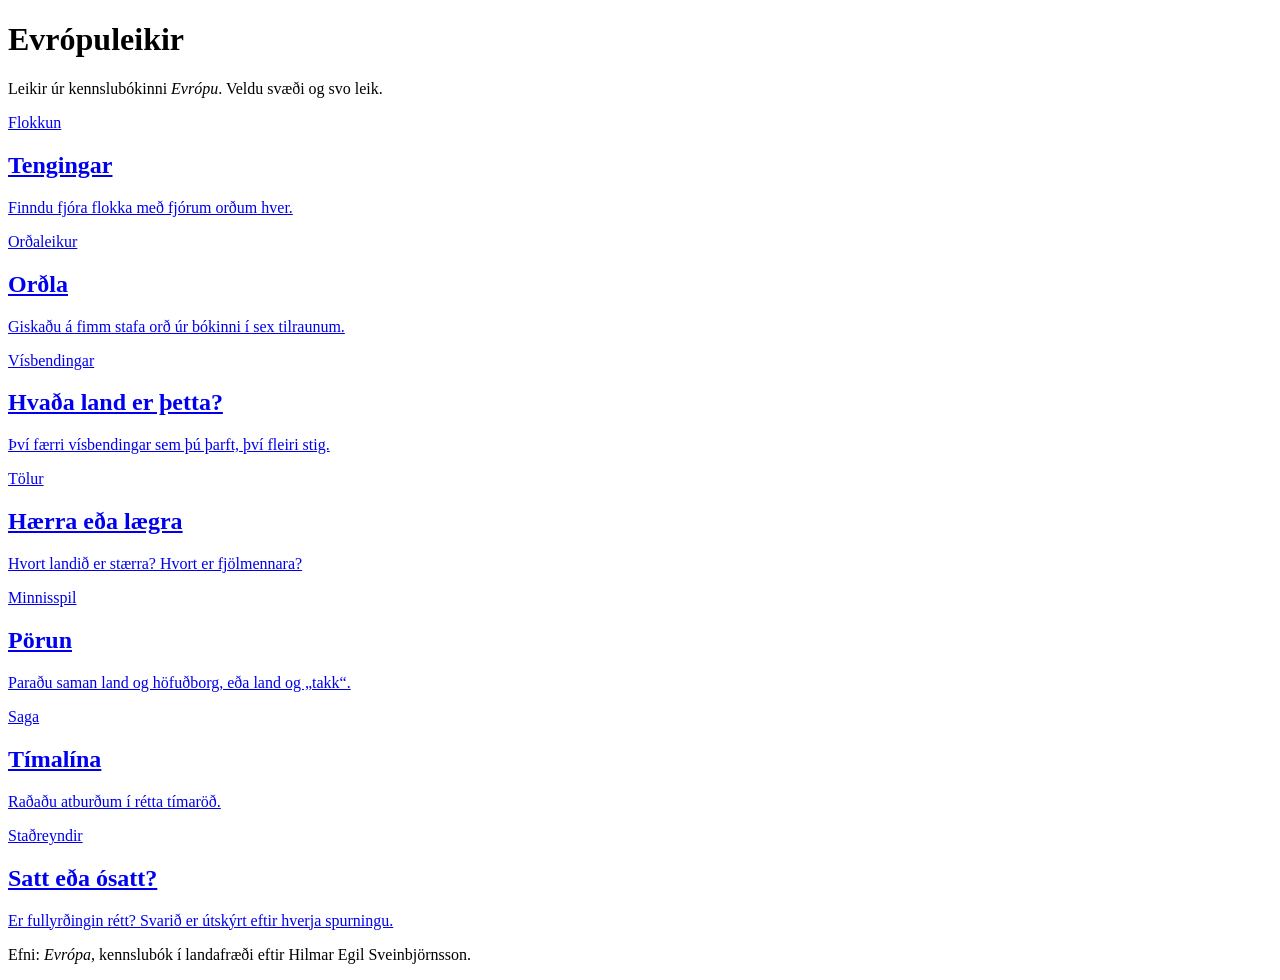
==== index.html @ 8bb7f2de "Add files via upload" ====
<!doctype html>
<html lang="is">
<head>
<meta charset="utf-8">
<meta name="viewport" content="width=device-width, initial-scale=1">
<title>Evrópuleikir</title>
<link rel="stylesheet" href="css/still.css">
</head>
<body>
<div class="wrap">
  <header class="forsida-haus">
    <h1>Evrópuleikir</h1>
    <p>Leikir úr kennslubókinni <i>Evrópu</i>. Veldu svæði og svo leik.</p>
    <nav class="svaedaval" id="svaedaval" aria-label="Svæði"></nav>
  </header>

  <main class="leikir">
    <a class="leikur" href="leikir/tengingar.html">
      <span class="tegund">Flokkun</span>
      <h2>Tengingar</h2>
      <p>Finndu fjóra flokka með fjórum orðum hver.</p>
    </a>
    <a class="leikur" href="leikir/ordla.html">
      <span class="tegund">Orðaleikur</span>
      <h2>Orðla</h2>
      <p>Giskaðu á fimm stafa orð úr bókinni í sex tilraunum.</p>
    </a>
    <a class="leikur" href="leikir/hvada-land.html">
      <span class="tegund">Vísbendingar</span>
      <h2>Hvaða land er þetta?</h2>
      <p>Því færri vísbendingar sem þú þarft, því fleiri stig.</p>
    </a>
    <a class="leikur" href="leikir/haerra-laegra.html">
      <span class="tegund">Tölur</span>
      <h2>Hærra eða lægra</h2>
      <p>Hvort landið er stærra? Hvort er fjölmennara?</p>
    </a>
    <a class="leikur" href="leikir/porun.html">
      <span class="tegund">Minnisspil</span>
      <h2>Pörun</h2>
      <p>Paraðu saman land og höfuðborg, eða land og „takk“.</p>
    </a>
    <a class="leikur" href="leikir/timalina.html">
      <span class="tegund">Saga</span>
      <h2>Tímalína</h2>
      <p>Raðaðu atburðum í rétta tímaröð.</p>
    </a>
    <a class="leikur" href="leikir/satt-osatt.html">
      <span class="tegund">Staðreyndir</span>
      <h2>Satt eða ósatt?</h2>
      <p>Er fullyrðingin rétt? Svarið er útskýrt eftir hverja spurningu.</p>
    </a>
  </main>

  <p class="fotur">Efni: <i>Evrópa</i>, kennslubók í landafræði eftir Hilmar Egil Sveinbjörnsson.</p>
</div>
<script src="js/gogn.js"></script>
<script src="js/sameiginlegt.js"></script>
<script>setjaSvaedaval();</script>
</body>
</html>
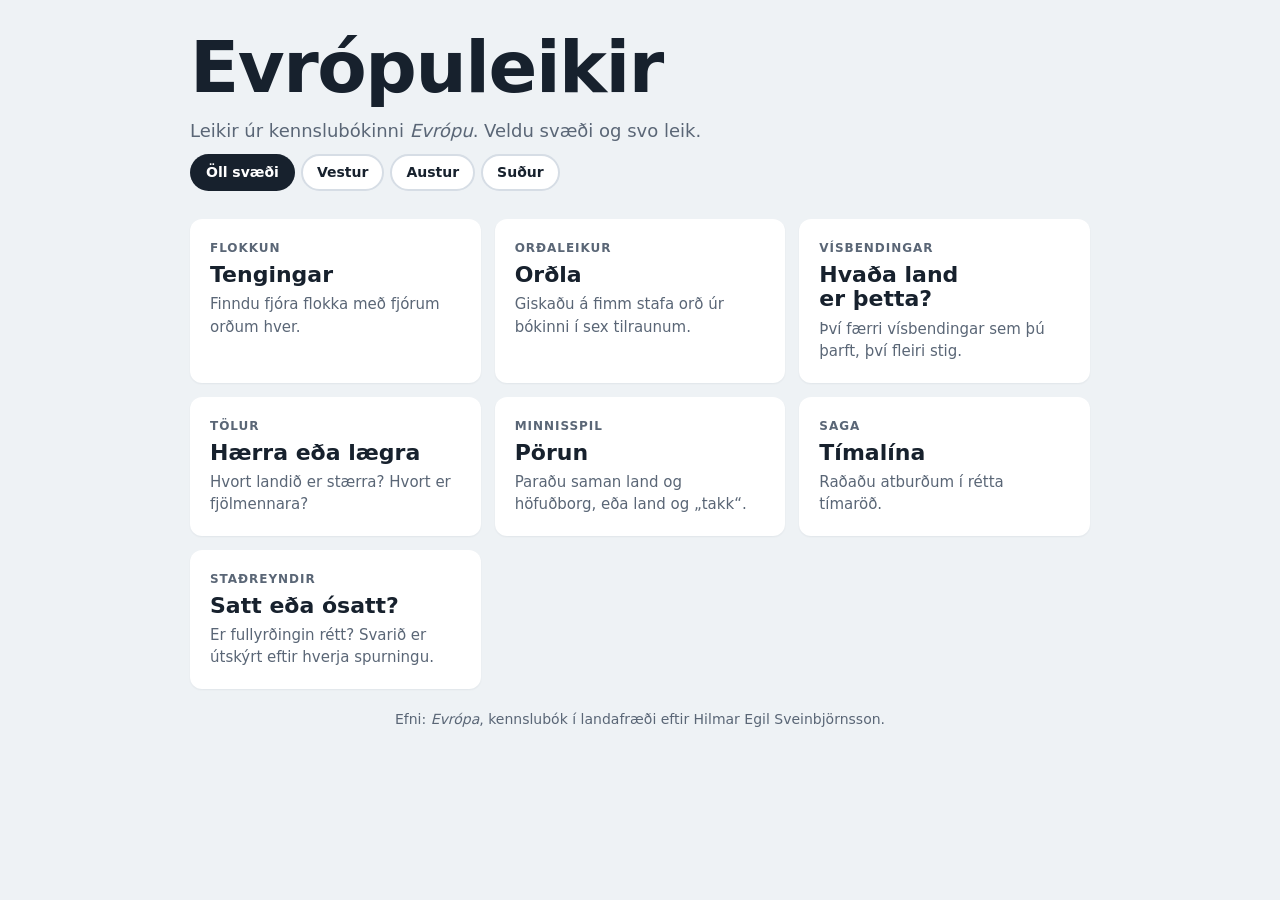
==== commit d30605de: "Add files via upload" ====
--- a/index.html
+++ b/index.html
@@ -4,7 +4,7 @@
 <meta charset="utf-8">
 <meta name="viewport" content="width=device-width, initial-scale=1">
 <title>Evrópuleikir</title>
-<link rel="stylesheet" href="css/still.css">
+<link rel="stylesheet" href="still.css">
 </head>
 <body>
 <div class="wrap">
@@ -15,37 +15,37 @@
   </header>
 
   <main class="leikir">
-    <a class="leikur" href="leikir/tengingar.html">
+    <a class="leikur" href="tengingar.html">
       <span class="tegund">Flokkun</span>
       <h2>Tengingar</h2>
       <p>Finndu fjóra flokka með fjórum orðum hver.</p>
     </a>
-    <a class="leikur" href="leikir/ordla.html">
+    <a class="leikur" href="ordla.html">
       <span class="tegund">Orðaleikur</span>
       <h2>Orðla</h2>
       <p>Giskaðu á fimm stafa orð úr bókinni í sex tilraunum.</p>
     </a>
-    <a class="leikur" href="leikir/hvada-land.html">
+    <a class="leikur" href="hvada-land.html">
       <span class="tegund">Vísbendingar</span>
       <h2>Hvaða land er þetta?</h2>
       <p>Því færri vísbendingar sem þú þarft, því fleiri stig.</p>
     </a>
-    <a class="leikur" href="leikir/haerra-laegra.html">
+    <a class="leikur" href="haerra-laegra.html">
       <span class="tegund">Tölur</span>
       <h2>Hærra eða lægra</h2>
       <p>Hvort landið er stærra? Hvort er fjölmennara?</p>
     </a>
-    <a class="leikur" href="leikir/porun.html">
+    <a class="leikur" href="porun.html">
       <span class="tegund">Minnisspil</span>
       <h2>Pörun</h2>
       <p>Paraðu saman land og höfuðborg, eða land og „takk“.</p>
     </a>
-    <a class="leikur" href="leikir/timalina.html">
+    <a class="leikur" href="timalina.html">
       <span class="tegund">Saga</span>
       <h2>Tímalína</h2>
       <p>Raðaðu atburðum í rétta tímaröð.</p>
     </a>
-    <a class="leikur" href="leikir/satt-osatt.html">
+    <a class="leikur" href="satt-osatt.html">
       <span class="tegund">Staðreyndir</span>
       <h2>Satt eða ósatt?</h2>
       <p>Er fullyrðingin rétt? Svarið er útskýrt eftir hverja spurningu.</p>
@@ -54,8 +54,8 @@
 
   <p class="fotur">Efni: <i>Evrópa</i>, kennslubók í landafræði eftir Hilmar Egil Sveinbjörnsson.</p>
 </div>
-<script src="js/gogn.js"></script>
-<script src="js/sameiginlegt.js"></script>
+<script src="gogn.js"></script>
+<script src="sameiginlegt.js"></script>
 <script>setjaSvaedaval();</script>
 </body>
 </html>
--- a/still.css
+++ b/still.css
@@ -0,0 +1,65 @@
+@import url("https://fonts.googleapis.com/css2?family=Bricolage+Grotesque:opsz,wght@12..96,600;12..96,800&family=Nunito+Sans:opsz,wght@6..12,400;6..12,600;6..12,800&display=swap");
+
+:root{
+  --bg:#eef2f5; --card:#ffffff; --ink:#17212d; --muted:#5a6676; --line:#d6dde5;
+  --vestur:#2f5fb3; --austur:#b5402f; --sudur:#c9821a; --allt:#17212d;
+  --rett:#2e8b57; --rangt:#c0392b; --rett-bg:#e3f3ea; --rangt-bg:#f9e4e1;
+  --g1:#f2d24b; --g2:#94c973; --g3:#93b6ea; --g4:#bf98e0;
+  --display:"Bricolage Grotesque",system-ui,sans-serif;
+  --body:"Nunito Sans",system-ui,sans-serif;
+  --r:12px;
+}
+*{box-sizing:border-box}
+html,body{margin:0}
+body{background:var(--bg);color:var(--ink);font:17px/1.5 var(--body);padding-inline:16px;padding-block:0 48px;min-height:100vh}
+h1,h2,h3{font-family:var(--display);line-height:1.1;margin:0;text-wrap:balance}
+p{margin:0}
+button{font:inherit;color:inherit}
+a{color:inherit}
+.wrap{max-width:900px;margin:0 auto;display:flex;flex-direction:column;gap:20px}
+
+/* --- haus --- */
+.haus{display:flex;flex-wrap:wrap;align-items:center;justify-content:space-between;gap:12px;padding-block:16px}
+.heim{display:inline-flex;align-items:center;gap:8px;text-decoration:none;font-weight:800;font-size:15px;color:var(--muted)}
+.heim:hover{color:var(--ink)}
+.svaedaval{display:flex;flex-wrap:wrap;gap:6px}
+.svaedaval button{border:2px solid var(--line);background:var(--card);border-radius:999px;padding:6px 14px;font-weight:800;font-size:14px;cursor:pointer}
+.svaedaval button[aria-pressed="true"]{color:#fff;border-color:transparent}
+.svaedaval button[data-s="allt"][aria-pressed="true"]{background:var(--allt)}
+.svaedaval button[data-s="vestur"][aria-pressed="true"]{background:var(--vestur)}
+.svaedaval button[data-s="austur"][aria-pressed="true"]{background:var(--austur)}
+.svaedaval button[data-s="sudur"][aria-pressed="true"]{background:var(--sudur)}
+
+.leikhaus{display:flex;flex-direction:column;gap:6px}
+.leikhaus h1{font-size:clamp(30px,6vw,44px);font-weight:800}
+.leikhaus p{color:var(--muted);max-width:60ch}
+
+/* --- almennt --- */
+.spjald{background:var(--card);border-radius:var(--r);padding:20px;box-shadow:0 1px 2px rgba(20,30,45,.06),0 6px 20px rgba(20,30,45,.06)}
+.takki{border:0;border-radius:999px;padding:10px 20px;font-weight:800;cursor:pointer;background:var(--ink);color:#fff}
+.takki.ljos{background:var(--card);color:var(--ink);border:2px solid var(--line)}
+.takki:disabled{opacity:.4;cursor:default}
+.takkar{display:flex;flex-wrap:wrap;gap:10px;justify-content:center}
+button:focus-visible,a:focus-visible{outline:3px solid var(--vestur);outline-offset:2px}
+.stada{display:flex;flex-wrap:wrap;gap:8px 20px;justify-content:center;font-weight:800;color:var(--muted);font-variant-numeric:tabular-nums}
+.stada b{color:var(--ink)}
+.skilabod{text-align:center;font-weight:800;min-height:1.5em}
+.skilabod.rett{color:var(--rett)}
+.skilabod.rangt{color:var(--rangt)}
+.merki{display:inline-block;font-size:12px;font-weight:800;letter-spacing:.08em;text-transform:uppercase;color:#fff;padding:2px 10px;border-radius:999px}
+.merki.vestur{background:var(--vestur)} .merki.austur{background:var(--austur)} .merki.sudur{background:var(--sudur)}
+.fela{display:none!important}
+
+/* --- forsíða --- */
+.forsida-haus{padding-block:28px 8px;display:flex;flex-direction:column;gap:10px}
+.forsida-haus h1{font-size:clamp(40px,9vw,72px);font-weight:800;letter-spacing:-.02em}
+.forsida-haus p{color:var(--muted);max-width:55ch;font-size:18px}
+.leikir{display:grid;grid-template-columns:repeat(auto-fill,minmax(250px,1fr));gap:14px}
+.leikur{display:flex;flex-direction:column;gap:6px;text-decoration:none;background:var(--card);border-radius:var(--r);padding:18px;border:2px solid transparent;box-shadow:0 1px 2px rgba(20,30,45,.06);transition:transform .15s,border-color .15s}
+.leikur:hover{transform:translateY(-2px);border-color:var(--ink)}
+.leikur h2{font-size:22px}
+.leikur p{color:var(--muted);font-size:15px}
+.leikur .tegund{font-size:12px;font-weight:800;letter-spacing:.08em;text-transform:uppercase;color:var(--muted)}
+.fotur{color:var(--muted);font-size:14px;text-align:center}
+
+@media (prefers-reduced-motion:reduce){*{transition:none!important;animation:none!important}}
